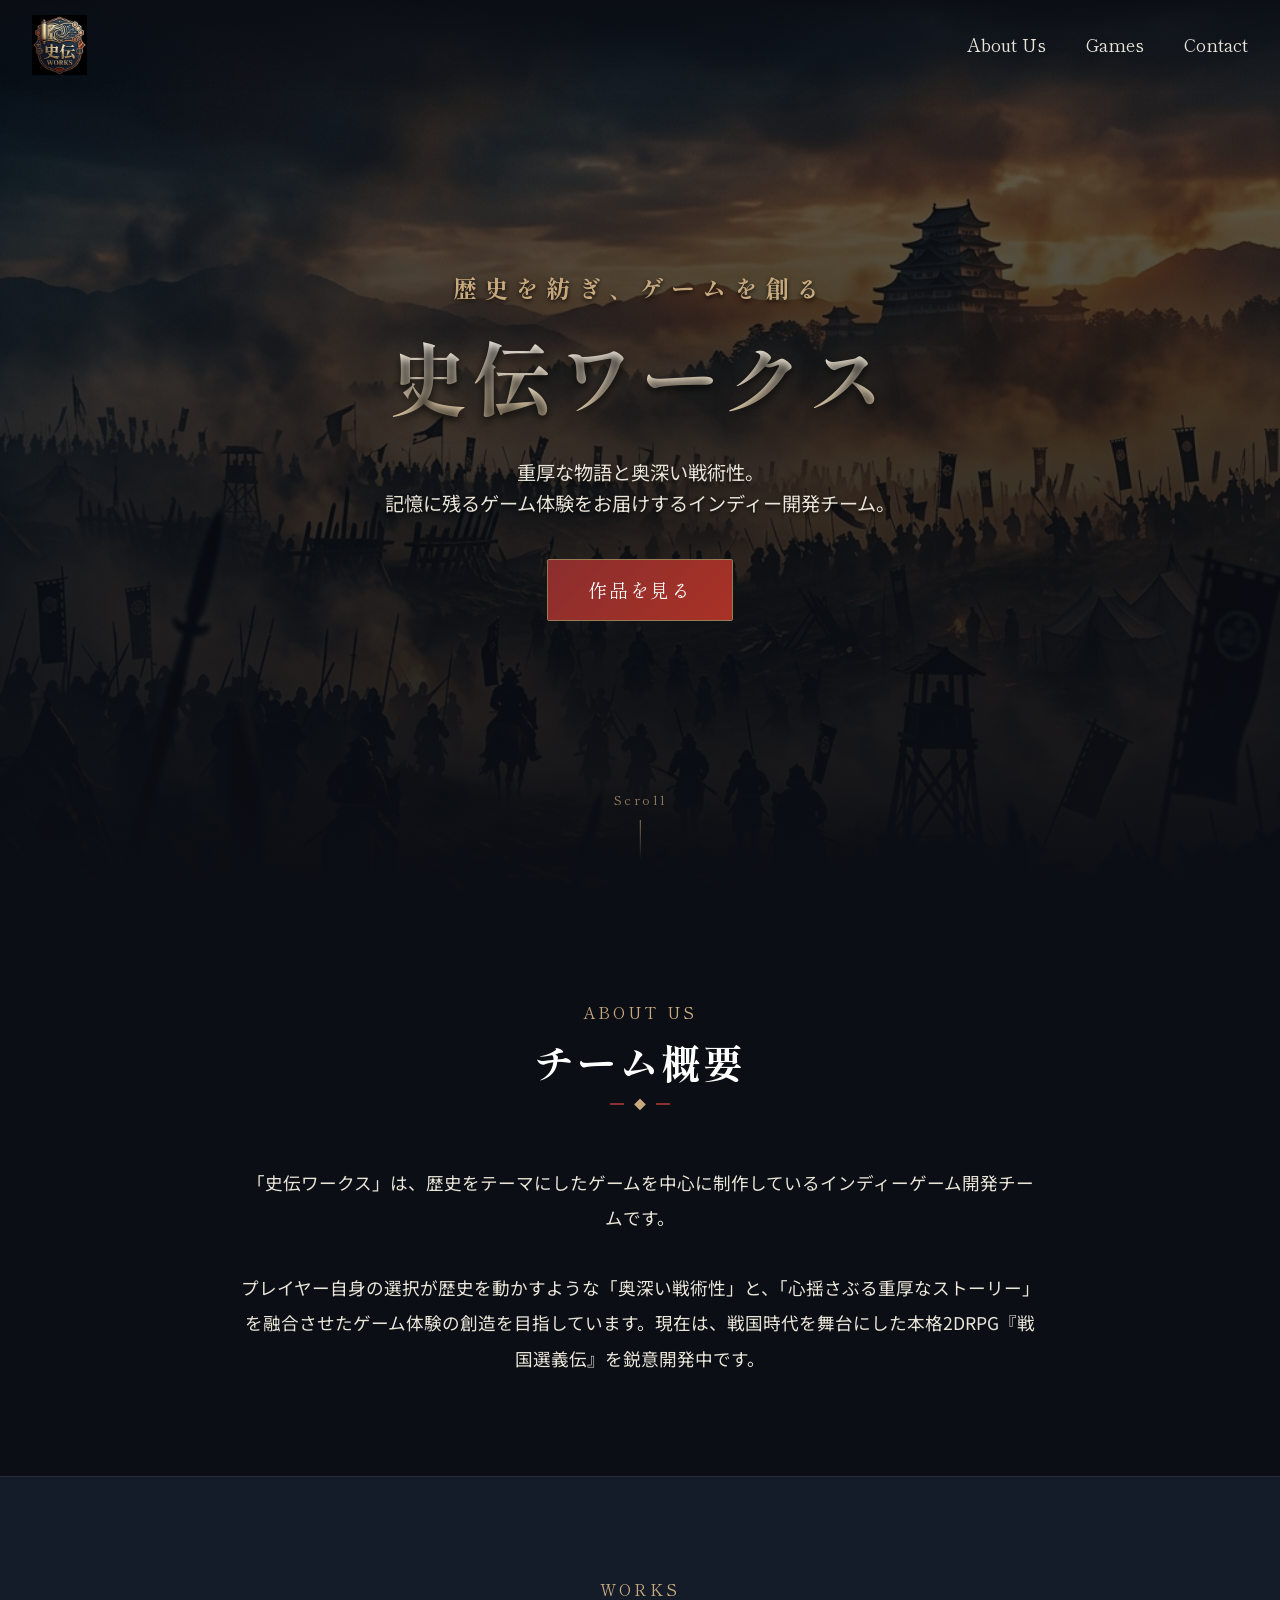
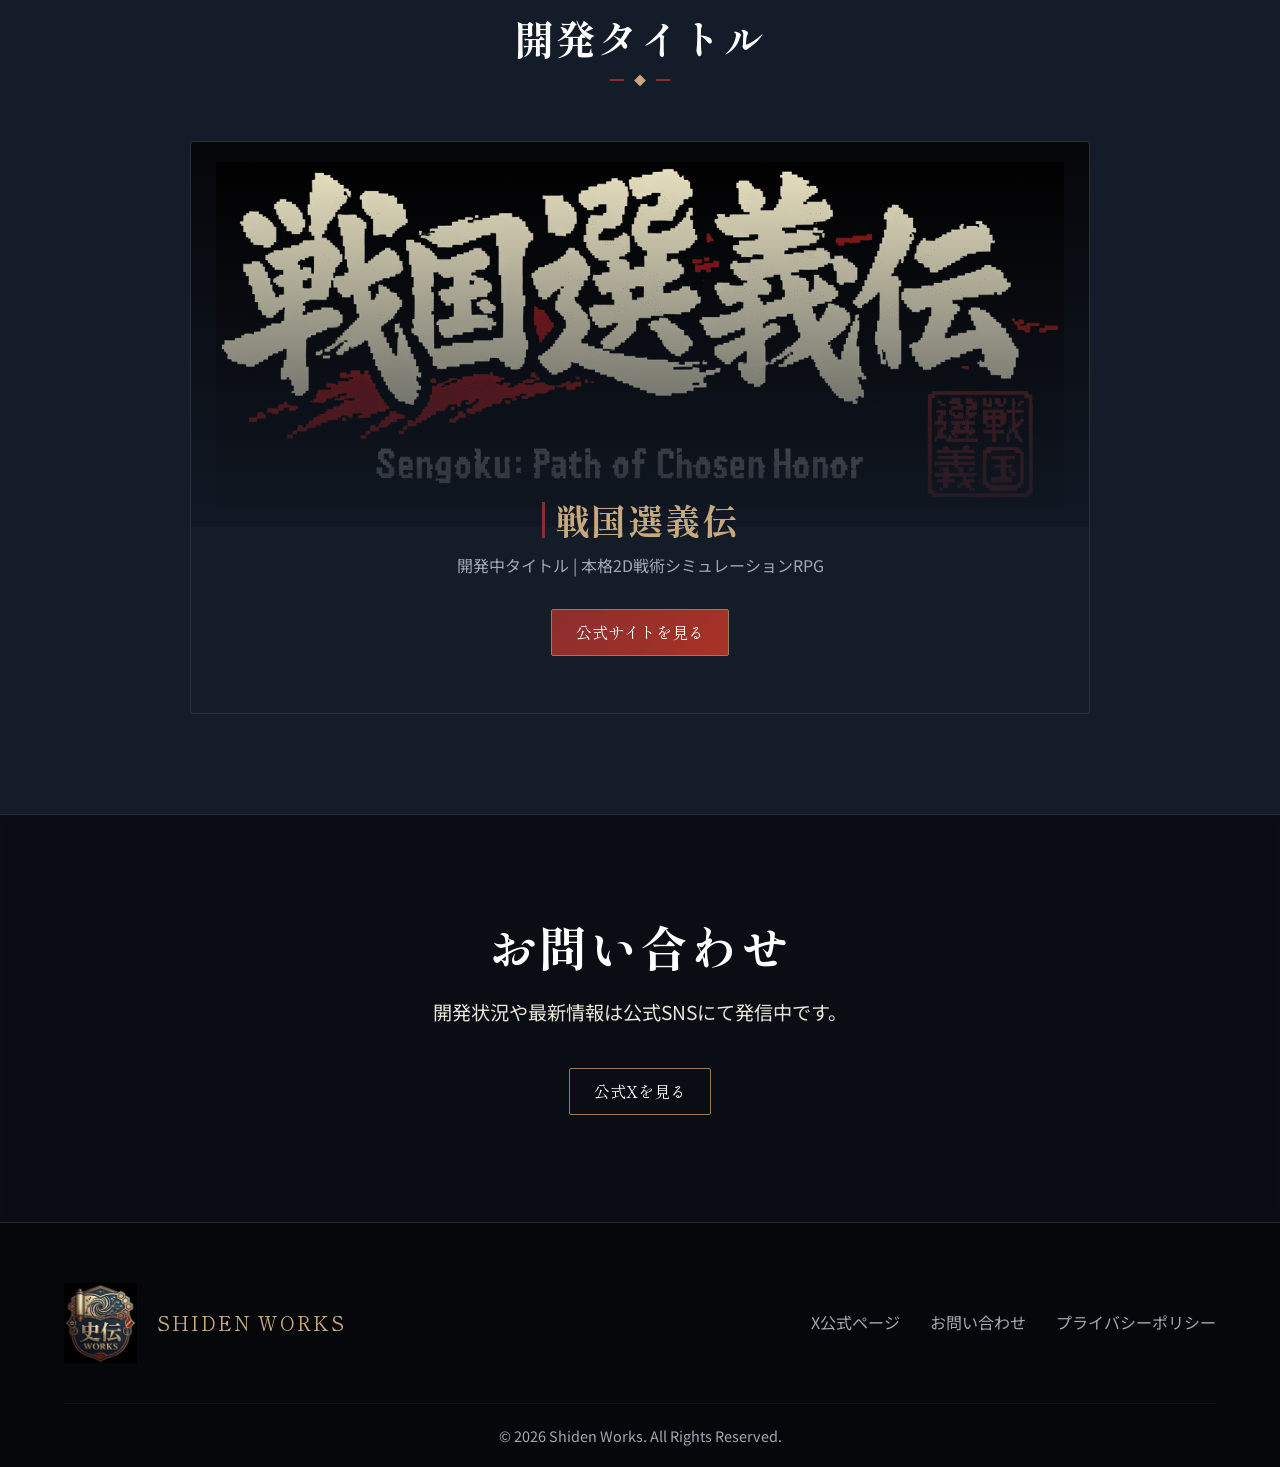
==== index.html @ 76ccc3f5 "feat: initialize Shiden Works project structure with core styles, assets, and base HTML pages" ====
<!DOCTYPE html>
<html lang="ja">

<head>
    <meta charset="UTF-8">
    <meta name="viewport" content="width=device-width, initial-scale=1.0">
    <title>史伝ワークス | Shiden Works Official</title>
    <meta name="description" content="インディーゲーム開発チーム「史伝ワークス」の公式ポータルサイト。現在「戦国選義伝」を鋭意制作中。">
    <link rel="preconnect" href="https://fonts.googleapis.com">
    <link rel="preconnect" href="https://fonts.gstatic.com" crossorigin>
    <link
        href="https://fonts.googleapis.com/css2?family=Shippori+Mincho:wght@400;500;700;800&family=Noto+Sans+JP:wght@300;400;700&display=swap"
        rel="stylesheet">
    <link rel="stylesheet" href="index.css">
    <link rel="icon" type="image/png" href="assets/logo.png">
</head>

<body>
    <div id="loader" class="loader-overlay">
        <div class="loader-content">
            <span class="loader-text">史伝ワークス</span>
        </div>
    </div>

    <header class="main-header">
        <div class="header-container">
            <div class="logo">
                <a href="#home">
                    <img src="assets/logo.png" alt="史伝ワークス ロゴ" class="logo-img">
                </a>
            </div>
            <nav class="main-nav">
                <ul>
                    <li><a href="#about">About Us</a></li>
                    <li><a href="#games">Games</a></li>
                    <li><a href="#contact">Contact</a></li>
                </ul>
            </nav>
            <button class="mobile-menu-btn" aria-label="メニューを開く">
                <span></span>
                <span></span>
                <span></span>
            </button>
        </div>
    </header>

    <main>
        <!-- ヒーローセクション -->
        <section id="home" class="hero">
            <div class="hero-background" style="background-image: url('assets/hero_bg.png'); filter: brightness(0.6);">
            </div>
            <div class="hero-content fade-in-up">
                <h2 class="hero-subtitle">歴史を紡ぎ、ゲームを創る</h2>
                <h1 class="hero-title">史伝ワークス</h1>
                <p class="hero-description">
                    重厚な物語と奥深い戦術性。<br>
                    記憶に残るゲーム体験をお届けするインディー開発チーム。
                </p>
                <a href="#games" class="btn-primary btn-large scroll-down">作品を見る</a>
            </div>
            <div class="scroll-indicator">
                <span>Scroll</span>
                <div class="arrow"></div>
            </div>
        </section>

        <!-- Aboutセクション -->
        <section id="about" class="about section-padding">
            <div class="container text-center fade-in">
                <div class="section-header">
                    <span class="section-subtitle">About Us</span>
                    <h2 class="section-title">チーム概要</h2>
                    <div class="title-decoration"></div>
                </div>
                <div style="max-width: 800px; margin: 0 auto;">
                    <p style="font-size: 1.1rem; line-height: 2;">
                        「史伝ワークス」は、歴史をテーマにしたゲームを中心に制作しているインディーゲーム開発チームです。<br><br>
                        プレイヤー自身の選択が歴史を動かすような「奥深い戦術性」と、「心揺さぶる重厚なストーリー」を融合させたゲーム体験の創造を目指しています。現在は、戦国時代を舞台にした本格2DRPG『戦国選義伝』を鋭意開発中です。
                    </p>
                </div>
            </div>
        </section>

        <!-- Gamesセクション -->
        <section id="games" class="features section-padding dark-bg">
            <div class="container">
                <div class="section-header fade-in">
                    <span class="section-subtitle">Works</span>
                    <h2 class="section-title">開発タイトル</h2>
                    <div class="title-decoration"></div>
                </div>

                <div class="feature-grid" style="grid-template-columns: 1fr; max-width: 900px; margin: 0 auto;">
                    <!-- 戦国選義伝 カード -->
                    <div class="feature-card fade-in-up">
                        <div class="feature-img-wrapper" style="aspect-ratio: 21/9; background-color: #05070A;">
                            <img src="assets/sengiden_logo.png" alt="戦国選義伝" style="object-fit: contain; padding: 20px;">
                            <div class="feature-overlay"
                                style="background: linear-gradient(to top, var(--color-bg-panel) 5%, transparent);">
                            </div>
                        </div>
                        <div class="feature-info text-center" style="margin-top: -60px; padding-bottom: 50px;">
                            <h3 class="feature-title"
                                style="justify-content: center; font-size: 2.2rem; margin-bottom: 10px;">戦国選義伝</h3>
                            <p class="feature-desc" style="margin-bottom: 30px;">
                                開発中タイトル | 本格2D戦術シミュレーションRPG
                            </p>
                            <a href="sengiden/index.html" class="btn-primary">公式サイトを見る</a>
                        </div>
                    </div>
                </div>
            </div>
        </section>

        <!-- Contact / CTA -->
        <section id="contact" class="cta section-padding">
            <div class="container text-center fade-in">
                <h2 class="cta-title">お問い合わせ</h2>
                <p class="cta-desc">開発状況や最新情報は公式SNSにて発信中です。</p>
                <div class="cta-buttons">
                    <a href="https://x.com/ShidenWorks" target="_blank" rel="noopener noreferrer" class="btn-primary"
                        style="background: transparent; display: inline-block;">公式Xを見る</a>
                </div>
            </div>
        </section>
    </main>

    <!-- フッター -->
    <footer class="main-footer">
        <div class="container">
            <div class="footer-content">
                <div class="footer-logo">
                    <img src="assets/logo.png" alt="史伝ワークス ロゴ" style="max-height: 80px;">
                    <p class="footer-company">SHIDEN WORKS</p>
                </div>
                <div class="footer-links">
                    <ul>
                        <li><a href="https://x.com/ShidenWorks" target="_blank" rel="noopener noreferrer">X公式ページ</a>
                        </li>
                        <li><a href="contact.html">お問い合わせ</a></li>
                        <li><a href="privacy.html">プライバシーポリシー</a></li>
                    </ul>
                </div>
            </div>
            <div class="footer-bottom">
                <p>&copy; 2026 Shiden Works. All Rights Reserved.</p>
            </div>
        </div>
    </footer>

    <script src="script.js"></script>
</body>

</html>
---- index.css ----
/* 
    Shiden Works Homepage Styles
    Theme Colors:
    - Primary (Navy): #101622 / #1A2534
    - Secondary (Gold): #C8A97E / #E6CDA3
    - Accent (Crimson): #8B2E2E / #A93226
    - Text (Off-white): #EAE5D9
*/

:root {
    --color-bg-dark: #0B0E14;
    --color-bg-panel: #141C29;
    --color-primary: #1A2534;
    --color-gold: #C8A97E;
    --color-gold-light: #E6CDA3;
    --color-gold-dark: #9A7D54;
    --color-crimson: #8B2E2E;
    --color-crimson-hover: #A93226;
    --color-text-main: #EAE5D9;
    --color-text-muted: #A3A8B3;

    --font-heading: 'Shippori Mincho', serif;
    --font-body: 'Noto Sans JP', sans-serif;
    
    --transition-standard: 0.3s cubic-bezier(0.4, 0, 0.2, 1);
    --transition-slow: 0.6s cubic-bezier(0.16, 1, 0.3, 1);
}

/* Reset & Base Styles */
* {
    margin: 0;
    padding: 0;
    box-sizing: border-box;
}

html {
    scroll-behavior: smooth;
    font-size: 16px;
}

body {
    font-family: var(--font-body);
    background-color: var(--color-bg-dark);
    color: var(--color-text-main);
    line-height: 1.6;
    overflow-x: hidden;
}

h1, h2, h3, h4, h5, h6 {
    font-family: var(--font-heading);
    font-weight: 700;
    line-height: 1.3;
    letter-spacing: 0.05em;
}

a {
    color: inherit;
    text-decoration: none;
    transition: var(--transition-standard);
}

ul {
    list-style: none;
}

img {
    max-width: 100%;
    height: auto;
    display: block;
}

.container {
    width: 90%;
    max-width: 1200px;
    margin: 0 auto;
}

.section-padding {
    padding: 100px 0;
}

.text-center {
    text-align: center;
}

/* Buttons */
.btn-primary {
    display: inline-block;
    background: linear-gradient(135deg, var(--color-crimson), var(--color-crimson-hover));
    color: #fff;
    border: 1px solid var(--color-gold-dark);
    padding: 10px 24px;
    font-family: var(--font-heading);
    font-size: 1rem;
    cursor: pointer;
    transition: var(--transition-standard);
    position: relative;
    overflow: hidden;
    border-radius: 2px;
}

.btn-primary::before {
    content: '';
    position: absolute;
    top: 0;
    left: -100%;
    width: 100%;
    height: 100%;
    background: linear-gradient(90deg, transparent, rgba(255, 255, 255, 0.2), transparent);
    transition: 0.5s;
}

.btn-primary:hover {
    box-shadow: 0 0 15px rgba(200, 169, 126, 0.4);
    border-color: var(--color-gold-light);
}

.btn-primary:hover::before {
    left: 100%;
}

.btn-large {
    padding: 15px 40px;
    font-size: 1.2rem;
    letter-spacing: 0.1em;
}

/* Loader */
.loader-overlay {
    position: fixed;
    top: 0;
    left: 0;
    width: 100%;
    height: 100%;
    background-color: var(--color-bg-dark);
    z-index: 9999;
    display: flex;
    justify-content: center;
    align-items: center;
    transition: opacity 0.8s ease;
}

.loader-content {
    text-align: center;
}

.loader-text {
    font-family: var(--font-heading);
    font-size: 2rem;
    color: var(--color-gold);
    letter-spacing: 0.2em;
    animation: pulse 2s infinite;
}

@keyframes pulse {
    0% { opacity: 0.5; }
    50% { opacity: 1; text-shadow: 0 0 10px var(--color-gold); }
    100% { opacity: 0.5; }
}

/* Header */
.main-header {
    position: fixed;
    top: 0;
    left: 0;
    width: 100%;
    padding: 15px 0;
    z-index: 1000;
    transition: var(--transition-standard);
    background: linear-gradient(to bottom, rgba(11, 14, 20, 0.9), transparent);
}

.main-header.scrolled {
    background-color: rgba(20, 28, 41, 0.95);
    backdrop-filter: blur(10px);
    box-shadow: 0 2px 20px rgba(0, 0, 0, 0.5);
    padding: 10px 0;
    border-bottom: 1px solid rgba(200, 169, 126, 0.2);
}

.header-container {
    width: 95%;
    max-width: 1400px;
    margin: 0 auto;
    display: flex;
    justify-content: space-between;
    align-items: center;
}

.logo-img {
    height: 60px;
    transition: var(--transition-standard);
}

.main-header.scrolled .logo-img {
    height: 50px;
}

.main-nav ul {
    display: flex;
    gap: 40px;
}

.main-nav a {
    font-family: var(--font-heading);
    font-size: 1.1rem;
    color: var(--color-text-main);
    position: relative;
    padding-bottom: 5px;
}

.main-nav a::after {
    content: '';
    position: absolute;
    bottom: 0;
    left: 50%;
    width: 0;
    height: 1px;
    background-color: var(--color-gold);
    transition: var(--transition-standard);
    transform: translateX(-50%);
}

.main-nav a:hover::after {
    width: 100%;
}

.main-nav a:hover {
    color: var(--color-gold-light);
}

.mobile-menu-btn {
    display: none;
    background: none;
    border: none;
    cursor: pointer;
    flex-direction: column;
    gap: 6px;
    z-index: 1001;
}

.mobile-menu-btn span {
    display: block;
    width: 30px;
    height: 2px;
    background-color: var(--color-gold);
    transition: 0.3s;
}

/* Active state for hamburger */
.mobile-menu-btn.active span:nth-child(1) {
    transform: translateY(8px) rotate(45deg);
}

.mobile-menu-btn.active span:nth-child(2) {
    opacity: 0;
}

.mobile-menu-btn.active span:nth-child(3) {
    transform: translateY(-8px) rotate(-45deg);
}

/* Hero Section */
.hero {
    height: 100vh;
    position: relative;
    display: flex;
    align-items: center;
    justify-content: center;
    text-align: center;
    overflow: hidden;
}

.hero-background {
    position: absolute;
    top: 0;
    left: 0;
    width: 100%;
    height: 100%;
    background-image: url('assets/hero_bg.png'); /* Will be set or replaced */
    background-size: cover;
    background-position: center;
    z-index: -1;
    /* initial scale for zoom effect */
    transform: scale(1.05); 
    transition: transform 10s ease-out;
}

.hero.loaded .hero-background {
    transform: scale(1);
}

.hero::after {
    content: '';
    position: absolute;
    top: 0;
    left: 0;
    width: 100%;
    height: 100%;
    background: linear-gradient(to bottom, rgba(11, 14, 20, 0.3) 0%, rgba(11, 14, 20, 0.8) 80%, rgba(11, 14, 20, 1) 100%);
    z-index: -1;
}

.hero-content {
    max-width: 800px;
    padding: 0 20px;
    z-index: 1;
}

.hero-subtitle {
    font-size: 1.5rem;
    color: var(--color-gold);
    margin-bottom: 20px;
    letter-spacing: 0.3em;
    text-shadow: 0 2px 4px rgba(0,0,0,0.8);
}

.hero-title {
    font-size: 5rem;
    color: #fff;
    margin-bottom: 30px;
    text-shadow: 0 4px 10px rgba(0,0,0,0.8), 0 0 30px rgba(200, 169, 126, 0.3);
    background: linear-gradient(to bottom, #fff, var(--color-gold-light));
    -webkit-background-clip: text;
    -webkit-text-fill-color: transparent;
}

.hero-description {
    font-size: 1.2rem;
    margin-bottom: 40px;
    text-shadow: 0 2px 4px rgba(0,0,0,0.8);
    color: var(--color-text-main);
}

.scroll-indicator {
    position: absolute;
    bottom: 40px;
    left: 50%;
    transform: translateX(-50%);
    display: flex;
    flex-direction: column;
    align-items: center;
    opacity: 0.7;
    animation: bounce 2s infinite;
}

.scroll-indicator span {
    font-family: var(--font-heading);
    font-size: 0.8rem;
    color: var(--color-gold);
    margin-bottom: 10px;
    letter-spacing: 0.2em;
}

.scroll-indicator .arrow {
    width: 1px;
    height: 40px;
    background: linear-gradient(to bottom, var(--color-gold), transparent);
}

@keyframes bounce {
    0%, 20%, 50%, 80%, 100% { transform: translateY(0) translateX(-50%); }
    40% { transform: translateY(-10px) translateX(-50%); }
    60% { transform: translateY(-5px) translateX(-50%); }
}

/* Sections General */
.section-header {
    text-align: center;
    margin-bottom: 60px;
}

.section-subtitle {
    font-family: var(--font-heading);
    color: var(--color-gold);
    font-size: 1rem;
    letter-spacing: 0.2em;
    text-transform: uppercase;
    display: block;
    margin-bottom: 10px;
}

.section-title {
    font-size: 2.5rem;
    color: #fff;
    margin-bottom: 15px;
}

.title-decoration {
    width: 60px;
    height: 2px;
    background: var(--color-crimson);
    margin: 0 auto;
    position: relative;
}

.title-decoration::before {
    content: '◆';
    position: absolute;
    top: 50%;
    left: 50%;
    transform: translate(-50%, -50%);
    color: var(--color-gold);
    font-size: 12px;
    background-color: var(--color-bg-dark);
    padding: 0 10px;
}

.dark-bg .title-decoration::before {
    background-color: var(--color-bg-panel);
}

.dark-bg {
    background-color: var(--color-bg-panel);
    border-top: 1px solid rgba(200, 169, 126, 0.1);
    border-bottom: 1px solid rgba(200, 169, 126, 0.1);
}

/* About Section */
.about-content {
    display: flex;
    align-items: center;
    gap: 60px;
}

.about-text {
    flex: 1;
}

.about-text p {
    font-size: 1.1rem;
    line-height: 1.8;
}

.about-image {
    flex: 1;
}

.image-frame {
    position: relative;
    padding: 15px;
}

.image-frame::before, .image-frame::after {
    content: '';
    position: absolute;
    width: 40px;
    height: 40px;
    border: 2px solid var(--color-gold);
    transition: var(--transition-slow);
}

.image-frame::before {
    top: 0;
    left: 0;
    border-right: none;
    border-bottom: none;
}

.image-frame::after {
    bottom: 0;
    right: 0;
    border-left: none;
    border-top: none;
}

.image-frame:hover::before, .image-frame:hover::after {
    width: 100%;
    height: 100%;
    opacity: 0.3;
}

.image-frame img {
    border-radius: 2px;
    box-shadow: 0 10px 30px rgba(0, 0, 0, 0.5);
    filter: brightness(0.9) contrast(1.1);
    transition: var(--transition-standard);
}

.image-frame:hover img {
    filter: brightness(1) contrast(1.1);
    transform: scale(1.02);
}

/* Features Section */
.feature-grid {
    display: grid;
    grid-template-columns: repeat(auto-fit, minmax(400px, 1fr));
    gap: 40px;
}

.feature-card {
    background: rgba(20, 28, 41, 0.5);
    border: 1px solid rgba(200, 169, 126, 0.15);
    border-radius: 4px;
    overflow: hidden;
    transition: var(--transition-standard);
}

.feature-card:hover {
    transform: translateY(-10px);
    box-shadow: 0 15px 40px rgba(0, 0, 0, 0.6);
    border-color: rgba(200, 169, 126, 0.4);
}

.feature-img-wrapper {
    position: relative;
    overflow: hidden;
    aspect-ratio: 16/9;
}

.feature-img-wrapper img, .placeholder-img {
    width: 100%;
    height: 100%;
    object-fit: cover;
    transition: transform 0.6s ease;
}

.placeholder-img {
    display: flex;
    align-items: center;
    justify-content: center;
    font-size: 1.5rem;
}

.feature-card:hover .feature-img-wrapper img {
    transform: scale(1.05);
}

.feature-overlay {
    position: absolute;
    top: 0;
    left: 0;
    width: 100%;
    height: 100%;
    background: linear-gradient(to top, var(--color-bg-panel), transparent);
    opacity: 0.8;
}

.feature-info {
    padding: 30px;
    position: relative;
    z-index: 1;
    margin-top: -40px;
}

.feature-title {
    font-size: 1.5rem;
    color: var(--color-gold);
    margin-bottom: 15px;
    display: flex;
    align-items: center;
}

.feature-title::before {
    content: '';
    display: inline-block;
    width: 3px;
    height: 1em;
    background-color: var(--color-crimson);
    margin-right: 10px;
}

.feature-desc {
    color: var(--color-text-muted);
}

/* Call to Action */
.cta {
    background: url('assets/hero_bg.png') center/cover fixed;
    position: relative;
}

.cta::before {
    content: '';
    position: absolute;
    top: 0;
    left: 0;
    width: 100%;
    height: 100%;
    background: rgba(11, 14, 20, 0.85);
    backdrop-filter: blur(5px);
}

.cta-title {
    font-size: 3rem;
    color: #fff;
    margin-bottom: 20px;
    position: relative;
    z-index: 1;
}

.cta-desc {
    font-size: 1.2rem;
    margin-bottom: 40px;
    position: relative;
    z-index: 1;
}

.cta-buttons {
    position: relative;
    z-index: 1;
}

/* Footer */
.main-footer {
    background-color: #05070A;
    padding: 60px 0 20px;
    border-top: 1px solid rgba(200, 169, 126, 0.2);
}

.footer-content {
    display: flex;
    justify-content: space-between;
    align-items: center;
    margin-bottom: 40px;
    flex-wrap: wrap;
    gap: 30px;
}

.footer-logo {
    display: flex;
    align-items: center;
    gap: 20px;
}

.footer-company {
    font-family: var(--font-heading);
    color: var(--color-gold);
    font-size: 1.2rem;
    letter-spacing: 0.1em;
}

.footer-links ul {
    display: flex;
    gap: 30px;
}

.footer-links a {
    color: var(--color-text-muted);
}

.footer-links a:hover {
    color: var(--color-gold);
}

.footer-bottom {
    text-align: center;
    padding-top: 20px;
    border-top: 1px solid rgba(255, 255, 255, 0.05);
    color: var(--color-text-muted);
    font-size: 0.9rem;
}

/* Animations */
.fade-in {
    opacity: 0;
    transition: opacity 1s ease;
}

.fade-in.visible {
    opacity: 1;
}

.fade-in-up {
    opacity: 0;
    transform: translateY(30px);
    transition: opacity 1s ease, transform 1s ease;
}

.fade-in-up.visible {
    opacity: 1;
    transform: translateY(0);
}

.fade-in-left {
    opacity: 0;
    transform: translateX(-30px);
    transition: opacity 1s ease, transform 1s ease;
}

.fade-in-left.visible {
    opacity: 1;
    transform: translateX(0);
}

.fade-in-right {
    opacity: 0;
    transform: translateX(30px);
    transition: opacity 1s ease, transform 1s ease;
}

.fade-in-right.visible {
    opacity: 1;
    transform: translateX(0);
}

/* Responsive */
@media (max-width: 992px) {
    .about-content {
        flex-direction: column;
    }
    
    .hero-title {
        font-size: 4rem;
    }
}

@media (max-width: 768px) {
    .main-nav {
        position: fixed;
        top: 0;
        right: -100%;
        width: 80%;
        max-width: 300px;
        height: 100vh;
        background-color: rgba(20, 28, 41, 0.98);
        backdrop-filter: blur(10px);
        padding: 100px 40px;
        transition: right 0.4s cubic-bezier(0.4, 0, 0.2, 1);
        box-shadow: -5px 0 20px rgba(0,0,0,0.5);
    }
    
    .main-nav.active {
        right: 0;
    }
    
    .main-nav ul {
        flex-direction: column;
        gap: 30px;
    }
    
    .mobile-menu-btn {
        display: flex;
    }
    
    .header-action {
        display: none;
    }
    
    .hero-title {
        font-size: 3rem;
    }
    
    .feature-grid {
        grid-template-columns: 1fr;
    }
    
    .footer-content {
        flex-direction: column;
        text-align: center;
    }
}
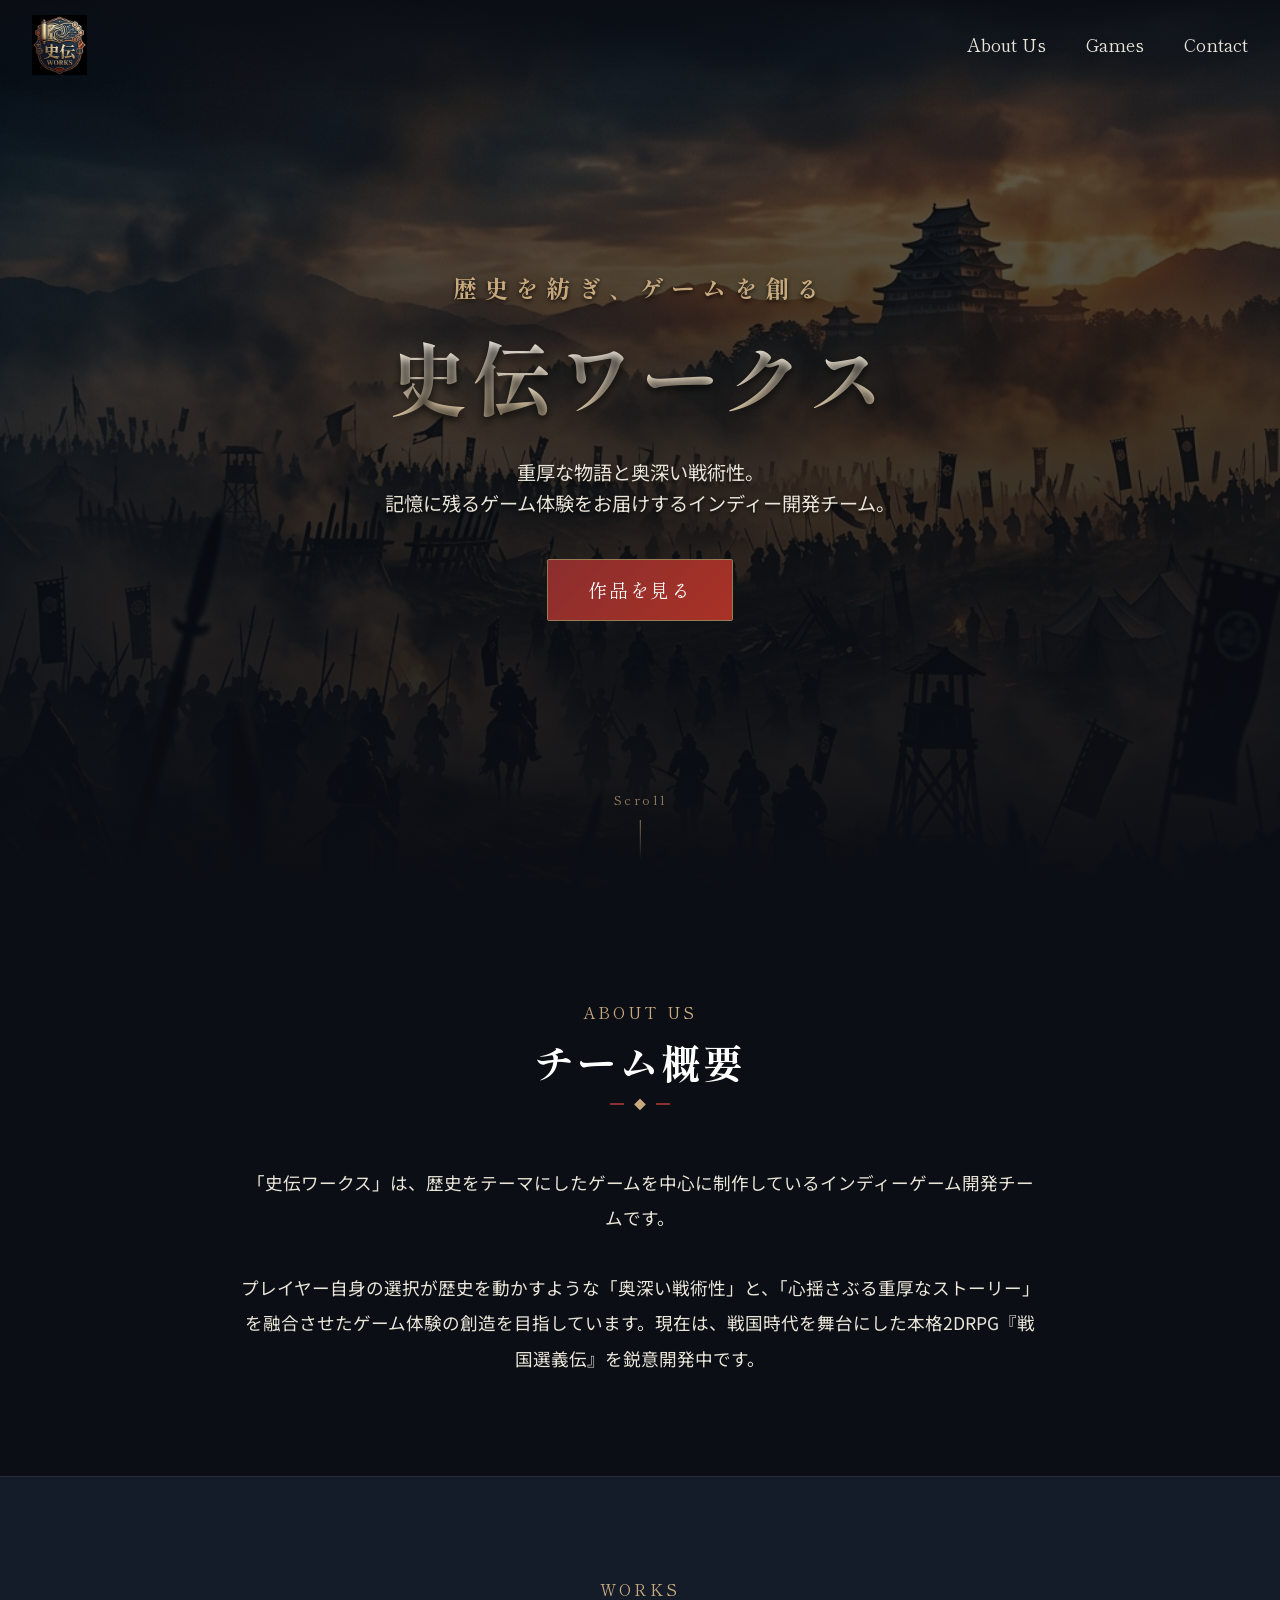
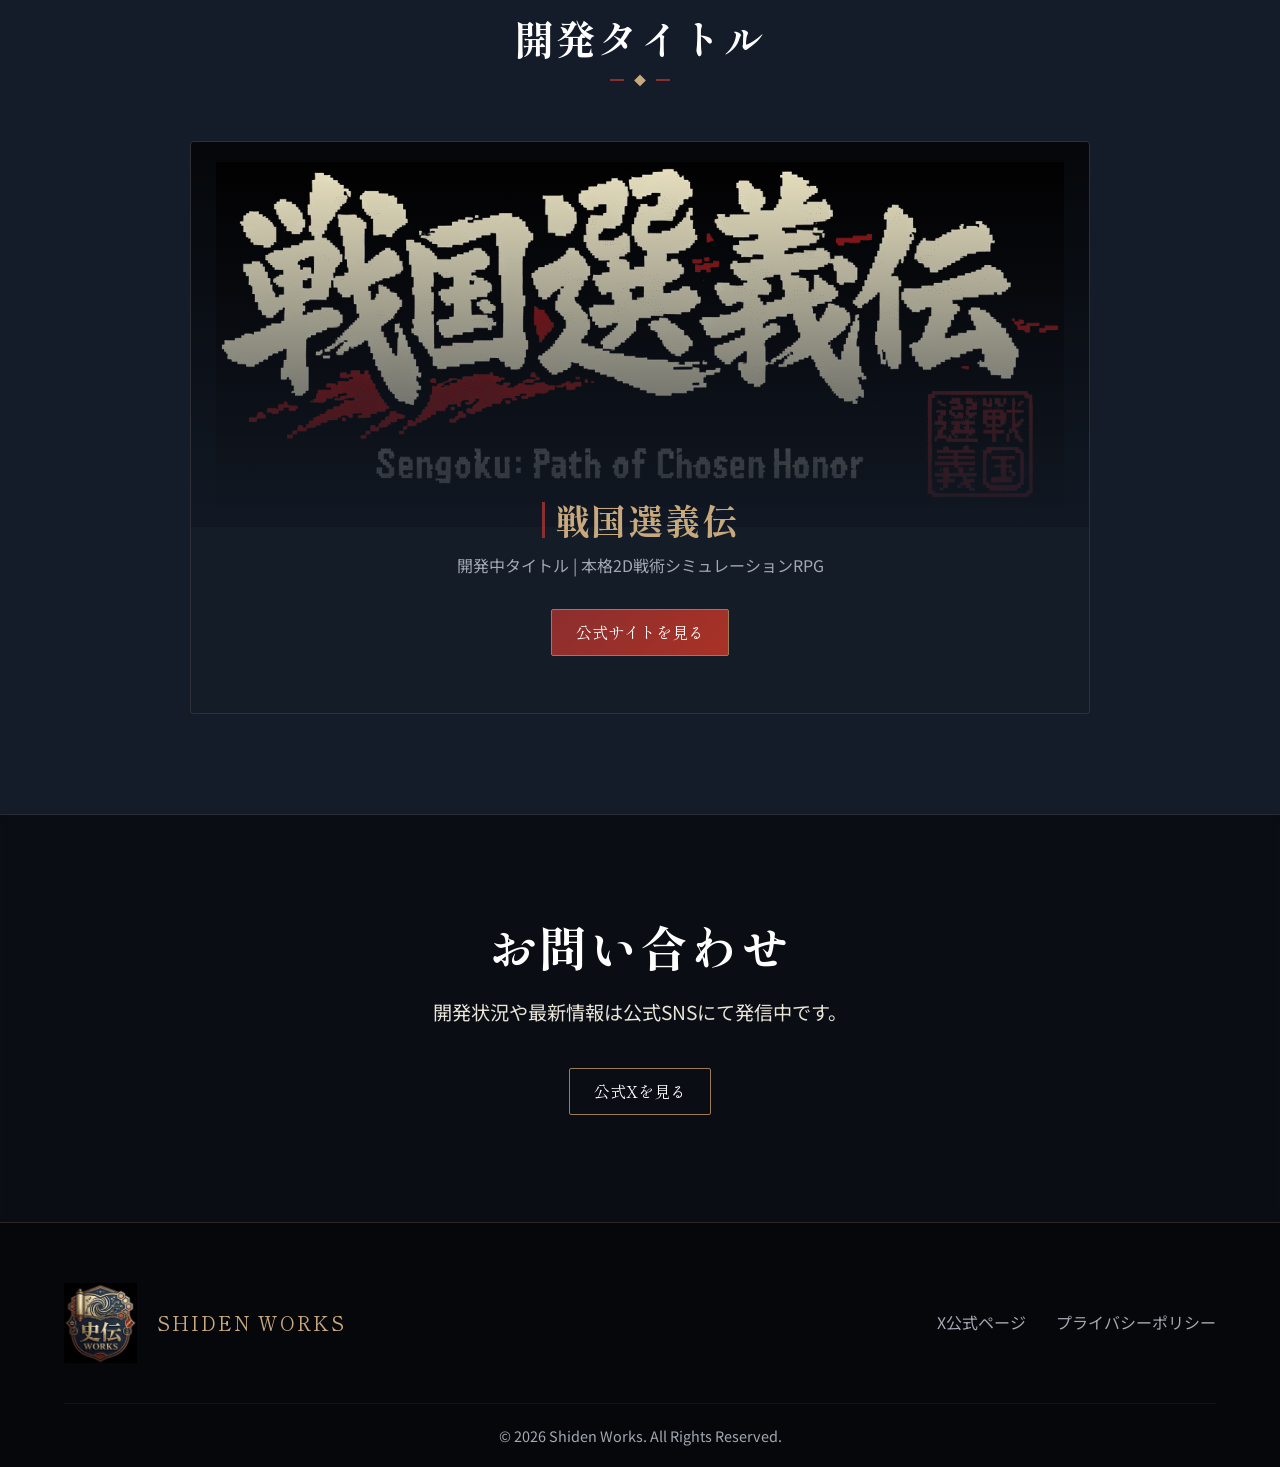
==== commit 6763b59d: "お問い合わせリンク非表示" ====
--- a/index.html
+++ b/index.html
@@ -137,7 +137,7 @@
                     <ul>
                         <li><a href="https://x.com/ShidenWorks" target="_blank" rel="noopener noreferrer">X公式ページ</a>
                         </li>
-                        <li><a href="contact.html">お問い合わせ</a></li>
+                        <li style="display: none;"><a href="contact.html">お問い合わせ</a></li>
                         <li><a href="privacy.html">プライバシーポリシー</a></li>
                     </ul>
                 </div>
